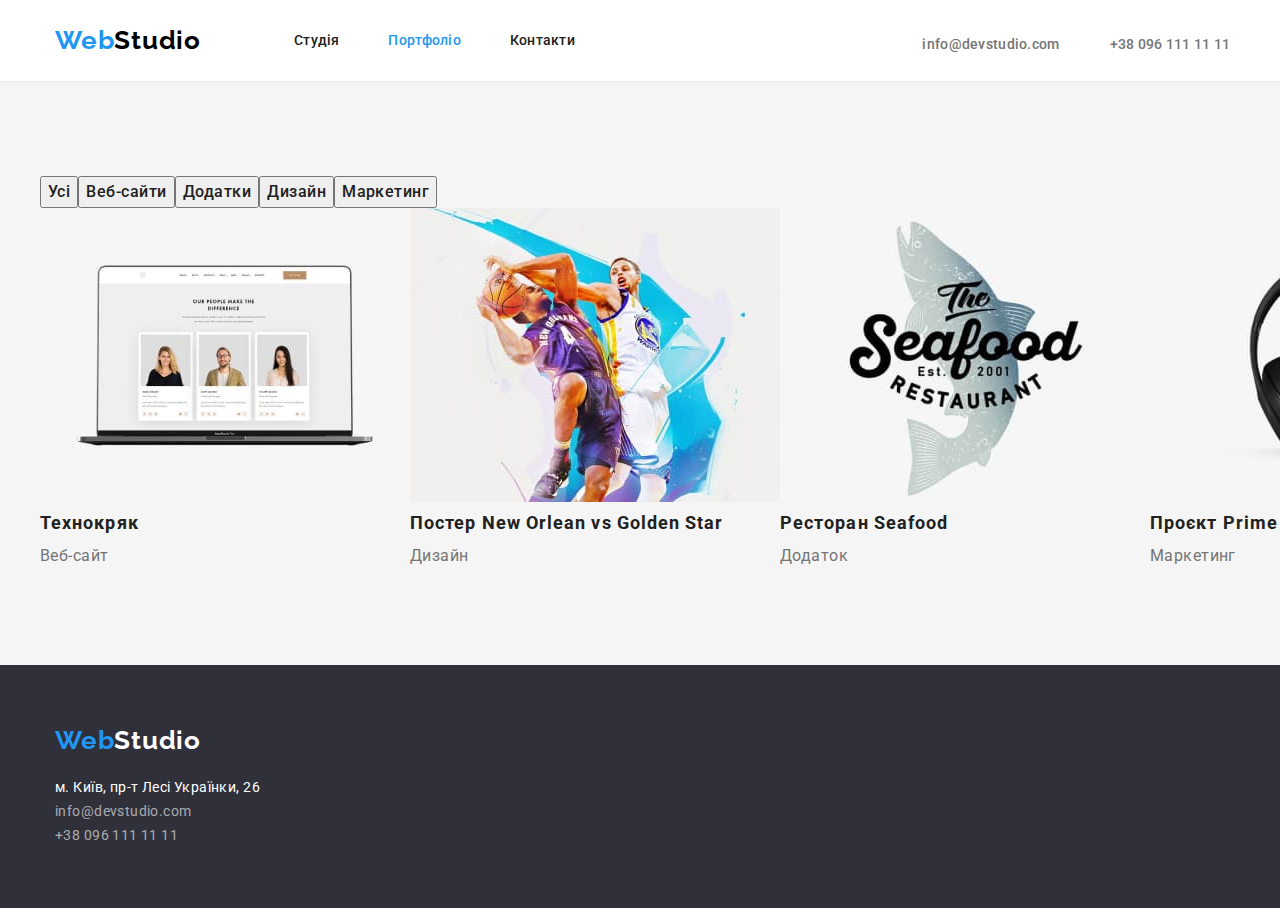
==== portfolio.html @ 4805b78a "hw3" ====
<!DOCTYPE html>
<html lang="uk">

    <head>
    <meta charset="UTF-8">
    <meta http-equiv="X-UA-Compatible" content="IE=edge">
    <meta name="viewport" content="width=device-width, initial-scale=1.0">
    <link rel="preconnect" href="https://fonts.googleapis.com">
    <link rel="preconnect" href="https://fonts.gstatic.com" crossorigin>
    <link href="https://fonts.googleapis.com/css2?family=Raleway:wght@700&family=Roboto:wght@400;500;700;900&display=swap" rel="stylesheet">
    <link rel="stylesheet" href="https://cdnjs.cloudflare.com/ajax/libs/modern-normalize/1.1.0/modern-normalize.min.css">
    <link rel="stylesheet" href="css/styles.css">
    <title>WebStudio</title>
    </head>

    <body>
        <header class="page-header">
            <div class="container">
                <nav class="nav-header">
                    <!-- Logo -->
                    <a href="./index.html" class="logo-header"><span class="logoweb">Web</span>Studio</a>
                    <ul class="sitenav-menu">
                        <li><a href="./index.html" class="sitenav">Студія</a></li>
                        <li><a href="./portfolio.html" class="sitenav currentpage">Портфоліо</a></li>
                        <li><a href="" class="sitenav">Контакти</a></li>
                    </ul>
                </nav>
                <!-- Contacts -->
                <ul class="contacts-menu">
                    <li><a href="mailto:info@devstudio.com" class="header-mail contacts">info@devstudio.com</a></li>
                    <li><a href="tel:+380961111111" class="header-phon contacts">+38 096 111 11 11</a></li>
                </ul>
        </header>
        </div>
    <main>
        <section class="projects-demonstration section">
        <div class="container">
        <h1 class="portfolio-header visually-hidden">Портфолио</h1>   
            <ul class="btn">
                <li><button type="button" class="portfolio-button">Усі</button></li>
                <li><button type="button" class="portfolio-button">Веб-сайти</button></li>
                <li><button type="button" class="portfolio-button">Додатки</button></li>
                <li><button type="button" class="portfolio-button">Дизайн</button></li>
                <li><button type="button" class="portfolio-button">Маркетинг</button></li>
            </ul>
        </div>
        <div class="container">
            <ul class="portfolio-img">
                <li><img src="images/portfolioimg/technocrake.jpg" alt="Технокряк" width=370>
                    <h2 class="project-name">Технокряк</h2>
                    <p class="project-description">Веб-сайт</p></li>
                <li><img src="images/portfolioimg/neworleanvsgoldenstar.jpg" alt="Постер New Orlean vs Golden Star" width=370>
                    <h2 class="project-name">Постер New Orlean vs Golden Star</h2>
                    <p class="project-description">Дизайн</p></li>
                <li><img src="images/portfolioimg/seafood.jpg" alt="Ресторан Seafood" width=370>
                    <h2 class="project-name">Ресторан Seafood</h2>
                    <p class="project-description">Додаток</p></li>
                <li><img src="images/portfolioimg/prime.jpg" alt="Проєкт Prime" width=370>
                    <h2 class="project-name">Проєкт Prime</h2>
                    <p class="project-description">Маркетинг</p></li>
                <li><img src="images/portfolioimg/boxes.jpg" alt="Проєкт Boxes" width=370>
                    <h2 class="project-name">Проєкт Boxes</h2>
                    <p class="project-description">Додаток</p></li>
                <li><img src="images/portfolioimg/inspirationhasnoborders.jpg" alt="Inspiration has no Borders" width=370>
                    <h2 class="project-name">Inspiration has no Borders</h2>
                    <p class="project-description">Веб-сайт</p></li>
                <li><img src="images/portfolioimg/limitededition.jpg" alt="Видання Limited Edition" width=370>
                    <h2 class="project-name">Видання Limited Edition</h2>
                    <p class="project-description">Дизайн</p></li>
                <li><img src="images/portfolioimg/lab.jpg" alt="Проєкт LAB" width=370>
                    <h2 class="project-name">Проєкт LAB</h2>
                    <p class="project-description">Маркетинг</p></li>
                <li><img src="images/portfolioimg/growingbusines.jpg" alt="Growing Business" width=370>
                    <h2 class="project-name">Growing Business</h2>
                    <p class="project-description">Додаток</p>
                </li>
            </ul>
        </div>
        </section>
       
    </main>
    <footer class="footer">
        <div class="container">
            <!-- Lolgo -->
            <a href="./index.html" class="logo-footer"><span class="logoweb">Web</span><span
                    class="logostudiofooter">Studio</span> </a>
            <!-- Address -->
            <address class="contactsfooter-list">
                <ul>
                    <li><a href="https://goo.gl/maps/2xiJBvrkSo6NXy436" target="_blank" rel="noopener noreferrer nofollow"
                            class="adressfooter">м. Київ, пр-т Лесі Українки, 26</a></li>
                    <li><a href="mailto:info@devstudio.com" class="contactsfooter">info@devstudio.com</a></li>
                    <li><a href="tel:+380961111111" class="contactsfooter"> +38 096 111 11 11</a></li>
                </ul>
            </address>
        </div>
    </footer>
    </body>

    </html>
---- css/styles.css ----
:root {
   --primary-color: #212121;
   --secondary-color: #757575;
   --third-color: #000000;
   --fourth-color: #FFFFFF;
   --footer-color: rgba(255, 255, 255, 0.6);
   --hover-color: #2196F3;
   --primary-background: #F5F5F5;
   --secondary-background: #F5F4FA;
   --hero-footer-background: #2F303A;
   --button-hover-background: #188CE8;
   --line-color: #ECECEC;
}
*,
*::before,
*::after {
    box-sizing: border-box;
}
h1, h2, h3, a, p, ul {
    margin: 0;
    padding: 0;
}
a {
    text-decoration: none;
}
ul {
    list-style: none;
}
body {
    font-family: 'Roboto', sans-serif;
    background-color: var(--fourth-color);
    color: var(--secondary-color);
    font-size: 14px;
    letter-spacing: 0.03em;}
.container {
    margin-left: auto;
    margin-right: auto;
    width: 1200px;
}
.section {
    padding-top: 94px;
    padding-bottom: 94px;
}
.page-header {
    /* display: flex; */
    border-bottom: 1px solid var(--line-color);
}
.nav-header {
    display: inline-flex;
}
.logo-header {
    margin-top: 25px;
    margin-bottom: 25px;
    margin-left: 15px;
    font-family: 'Raleway', sans-serif;
    font-weight: 700;
    font-size: 26px;
    line-height: 1.19;
    letter-spacing: 0.03em;
    color: var(--third-color)
}
.logoweb {
    color: var(--hover-color)
}
.sitenav-menu {
    display: flex;
    justify-content: space-between;
    width: 281px;
    margin-top: 32px;
    margin-bottom: 32px;
    margin-left: 93px;}
.sitenav {
    font-weight: 500;
    font-size: 14px;
    line-height: 1.14;
    letter-spacing: 0.02em;
    color: var(--primary-color)}
.sitenav:hover, .sitenav:focus {
    color: var(--hover-color)
}
.currentpage {
    color: var(--hover-color);
}
.contacts-menu {
    display: inline-flex;
}
.contacts {
    font-weight: 500;
    font-size: 14px;
    line-height: 1.14;
    letter-spacing: 0.02em;
    color: var(--secondary-color)}
.contacts:hover, .contacts:focus {
    color: var(--hover-color)
}
.header-mail {
    margin-top: 32px;
    margin-bottom: 32px;
    margin-left: 344px;
}
.header-phon {
    margin-top: 32px;
    margin-bottom: 32px;
    margin-left: 50px;
}
.herosection {
    display: flex;
    background-color: var(--hero-footer-background);
}
.hero {
    font-weight: 900;
    font-size: 44px;
    line-height: 1.36;
    letter-spacing: 0.06em;
    text-transform: uppercase;
    text-align: center;
    color: var(--fourth-color);
    padding-top: 200px;
    padding-bottom: 30px;
}
.button {
    display: block;
    cursor: pointer;
    font-family: inherit;
    background-color: var(--hover-color);
    font-weight: 700;
    font-size: 16px;
    line-height: 1.88;
    letter-spacing: 0.06em;
    color: var(--fourth-color);
    padding: 10px 32px;
    margin-right: auto;
    margin-bottom: 200px;
    margin-left: auto;
}
.button:hover, .button:focus {
    background-color: var(--button-hover-background);
}
.visually-hidden {
    position: absolute;
    white-space: nowrap;
    width: 1px;
    height: 1px;
    overflow: hidden;
    border: 0;
    padding: 0;
    clip: rect(0 0 0 0);
    clip-path: inset(50%);
    margin: -1px;
}
.feature-section {
    background-color: var(--primary-background);
}
.feature {
    display: flex;
    justify-content: space-between;
}
.features {
    font-weight: 700;
    font-size: 14px;
    line-height: 1.14;
    letter-spacing: 0.03em;
    text-transform: uppercase;
    color: var(--primary-color);
    margin-bottom: 10px;
}
.text-features {
    line-height: 1.71;
    width: 270px;
}
.whatwedo-section {
    background-color: var(--primary-background);
    padding-top: 0;
}
.whatwedo, .ourteam {
    text-align: center;
    font-weight: 700;
    font-size: 36px;
    line-height: 1.17;
    letter-spacing: 0.03em;
    color: var(--primary-color);
    margin-bottom: 50px;
}
.whatwedo-list {
    display: flex;
    justify-content: space-around;
}
.ourteam-section {
    background-color: var(--secondary-background);
}
.teamphoto {
    display: flex;
    justify-content: space-around;
}
.teammembers {
    font-weight: 500;
    font-size: 16px;
    line-height: 1.19;
    letter-spacing: 0.03em;
    color: var(--primary-color);
    text-align: center;
    margin-top: 30px;
    margin-bottom: 10px;
}
.positionteam {
    font-size: 16px;
    line-height: 1.19;
    letter-spacing: 0.03em;
    color: var(--secondary-color);
    text-align: center;
}
.footer {
    background-color: var(--hero-footer-background);
}
.logo-footer {
    display: flex;
    font-family: 'Raleway', sans-serif;
    font-weight: 700;
    font-size: 26px;
    line-height: 1.19;
    letter-spacing: 0.03em;
    color: var(--third-color);
    padding-left: 15px;
    padding-top: 60px;
}
.logostudiofooter {
    color: var(--fourth-color);
}
.contactsfooter-list {
    display: flex;
    padding-left: 15px;
    padding-top: 20px;
    padding-bottom: 60px;
}
.contactsfooter {
    font-style: normal;
    line-height: 1.71;
    color: var(--footer-color);
}

.contactsfooter:hover,
.contactsfooter:focus {
    color: var(--hover-color)
}
.adressfooter {
    font-style: normal;
    line-height: 1.71;
    color: var(--fourth-color);
}
.adressfooter:hover, .adressfooter:focus {
    color: var(--hover-color)
}
.projects-demonstration {
    background-color: var(--primary-background);
}
.btn {
    display: inline-flex;
    /* justify-content: center; */
}
.portfolio-button {
    /* display: flex;  */
    /* justify-content: center; */
    font-family: inherit;
    cursor: pointer;
    font-weight: 500;
    font-size: 16px;
    line-height: 1.63;
    letter-spacing: 0.03em;
    color: var(--primary-color);
}
.portfolio-button:hover {
    color: var(--fourth-color); 
    background-color: var(--hover-color);
}
.portfolio-button:focus {
    color: var(--fourth-color);
    background-color: var(--hover-color);
}
.portfolio-img {
    display: flex;
}
.project-name {
    font-weight: 700;
    font-size: 18px;
    line-height: 2;
    letter-spacing: 0.06em;
    color: var(--primary-color)
}
.project-description {
    font-size: 16px;
    line-height: 1.88;
    color: var(--secondary-color)
}
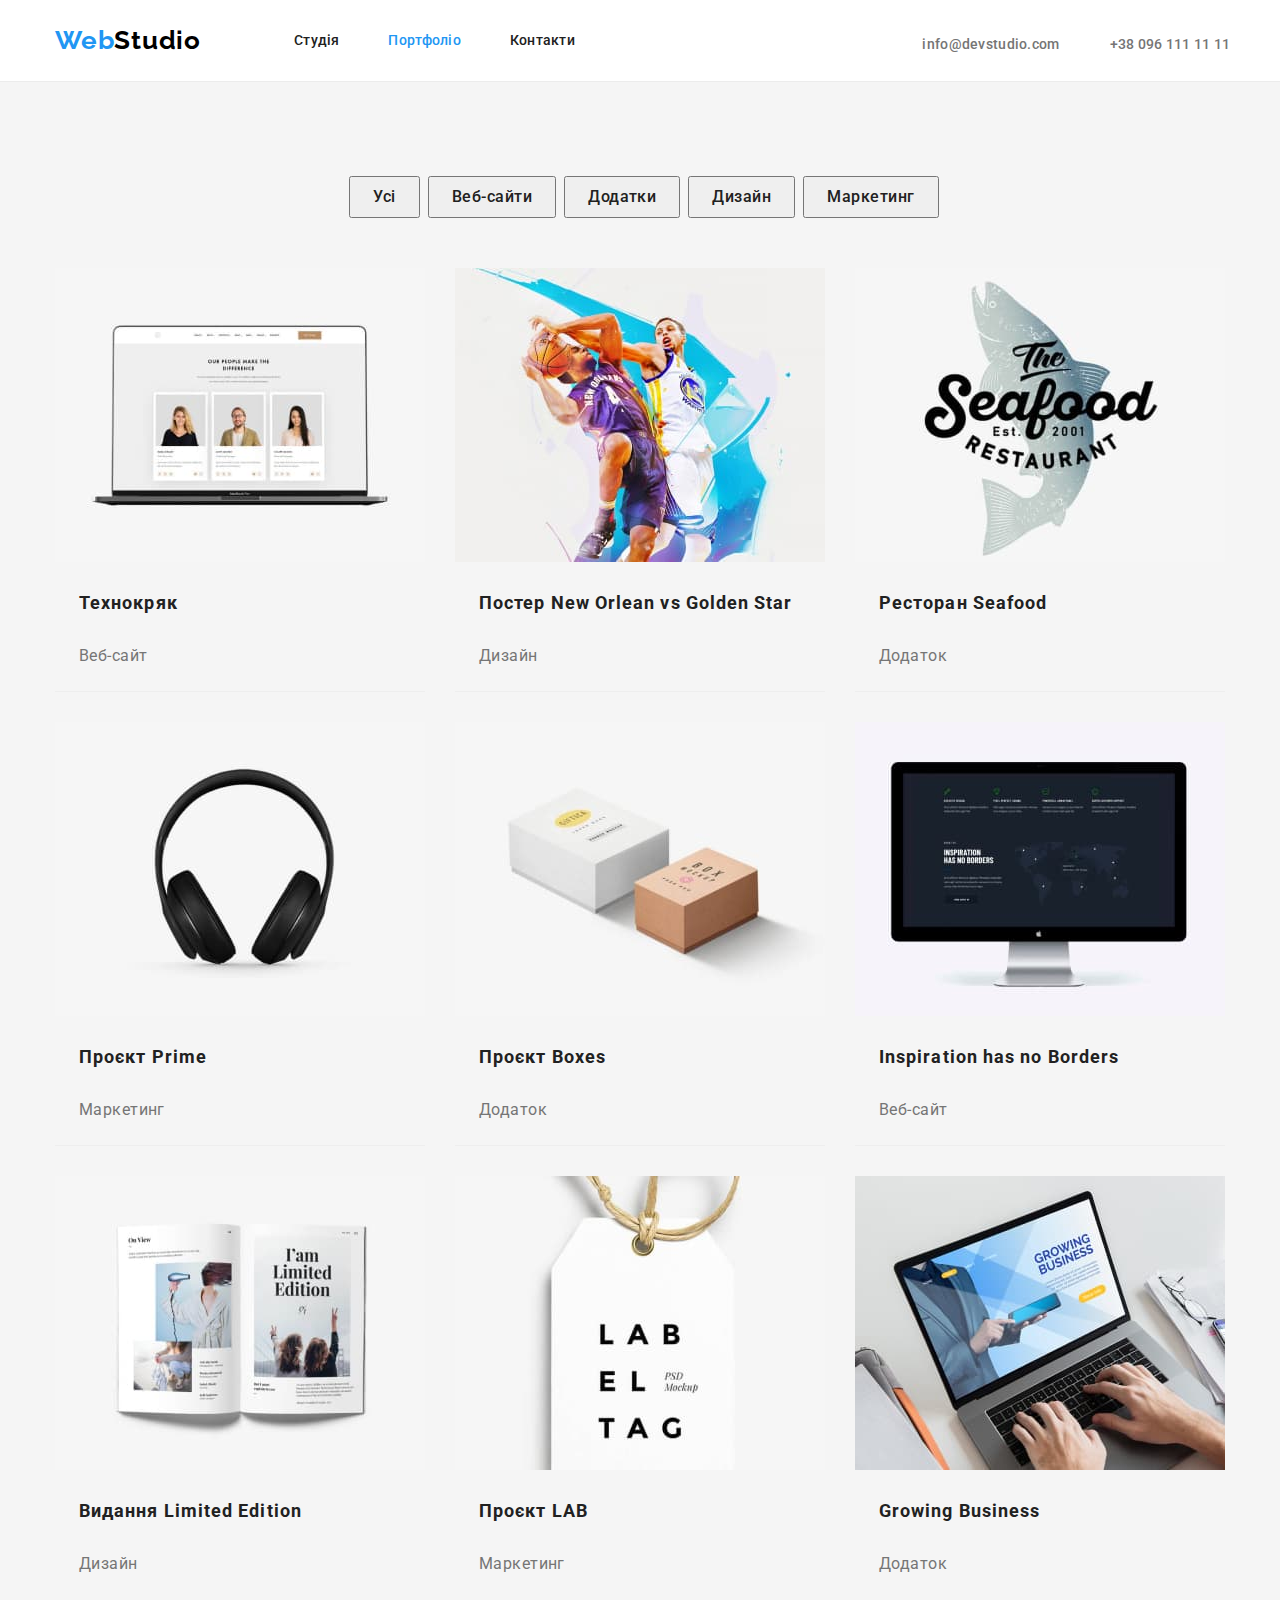
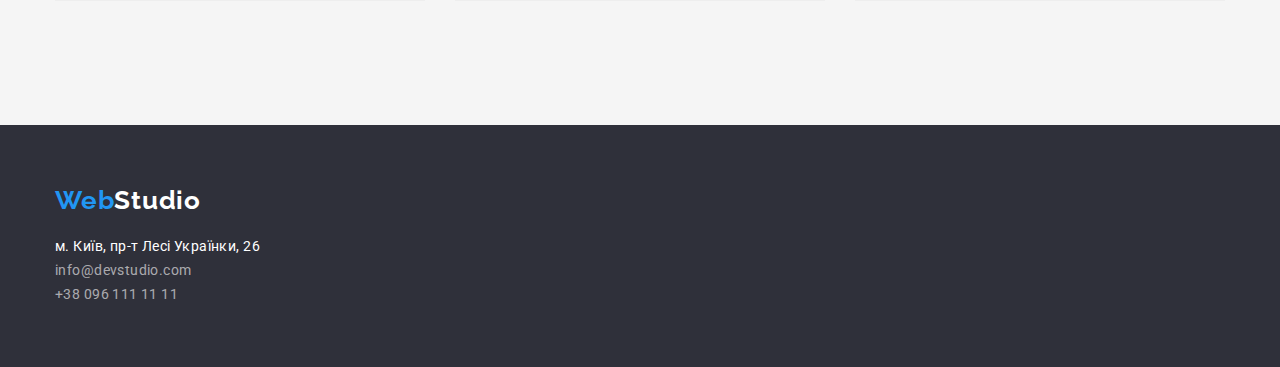
==== commit 2a055918: "hw3" ====
--- a/portfolio.html
+++ b/portfolio.html
@@ -45,40 +45,40 @@
             </ul>
         </div>
         <div class="container">
-            <ul class="portfolio-img">
-                <li><img src="images/portfolioimg/technocrake.jpg" alt="Технокряк" width=370>
+            <ul class="portfolio-imgs">
+                <li class="portfolio-img"><img src="images/portfolioimg/technocrake.jpg" alt="Технокряк" width=370>
                     <h2 class="project-name">Технокряк</h2>
                     <p class="project-description">Веб-сайт</p></li>
-                <li><img src="images/portfolioimg/neworleanvsgoldenstar.jpg" alt="Постер New Orlean vs Golden Star" width=370>
+                <li class="portfolio-img"><img src="images/portfolioimg/neworleanvsgoldenstar.jpg" alt="Постер New Orlean vs Golden Star" width=370>
                     <h2 class="project-name">Постер New Orlean vs Golden Star</h2>
                     <p class="project-description">Дизайн</p></li>
-                <li><img src="images/portfolioimg/seafood.jpg" alt="Ресторан Seafood" width=370>
+                <li class="portfolio-img"><img src="images/portfolioimg/seafood.jpg" alt="Ресторан Seafood" width=370>
                     <h2 class="project-name">Ресторан Seafood</h2>
                     <p class="project-description">Додаток</p></li>
-                <li><img src="images/portfolioimg/prime.jpg" alt="Проєкт Prime" width=370>
+                <li class="portfolio-img"><img src="images/portfolioimg/prime.jpg" alt="Проєкт Prime" width=370>
                     <h2 class="project-name">Проєкт Prime</h2>
                     <p class="project-description">Маркетинг</p></li>
-                <li><img src="images/portfolioimg/boxes.jpg" alt="Проєкт Boxes" width=370>
+                <li class="portfolio-img"><img src="images/portfolioimg/boxes.jpg" alt="Проєкт Boxes" width=370>
                     <h2 class="project-name">Проєкт Boxes</h2>
                     <p class="project-description">Додаток</p></li>
-                <li><img src="images/portfolioimg/inspirationhasnoborders.jpg" alt="Inspiration has no Borders" width=370>
+                <li class="portfolio-img"><img src="images/portfolioimg/inspirationhasnoborders.jpg" alt="Inspiration has no Borders" width=370>
                     <h2 class="project-name">Inspiration has no Borders</h2>
                     <p class="project-description">Веб-сайт</p></li>
-                <li><img src="images/portfolioimg/limitededition.jpg" alt="Видання Limited Edition" width=370>
+                <li class="portfolio-img"><img src="images/portfolioimg/limitededition.jpg" alt="Видання Limited Edition" width=370>
                     <h2 class="project-name">Видання Limited Edition</h2>
                     <p class="project-description">Дизайн</p></li>
-                <li><img src="images/portfolioimg/lab.jpg" alt="Проєкт LAB" width=370>
+                <li class="portfolio-img"><img src="images/portfolioimg/lab.jpg" alt="Проєкт LAB" width=370>
                     <h2 class="project-name">Проєкт LAB</h2>
                     <p class="project-description">Маркетинг</p></li>
-                <li><img src="images/portfolioimg/growingbusines.jpg" alt="Growing Business" width=370>
+                <li class="portfolio-img"><img src="images/portfolioimg/growingbusines.jpg" alt="Growing Business" width=370>
                     <h2 class="project-name">Growing Business</h2>
                     <p class="project-description">Додаток</p>
                 </li>
             </ul>
         </div>
         </section>
-       
     </main>
+    
     <footer class="footer">
         <div class="container">
             <!-- Lolgo -->
--- a/css/styles.css
+++ b/css/styles.css
@@ -10,6 +10,7 @@
    --hero-footer-background: #2F303A;
    --button-hover-background: #188CE8;
    --line-color: #ECECEC;
+   --second-line-color: #EEEEEE;
 }
 *,
 *::before,
@@ -237,7 +238,6 @@
     line-height: 1.71;
     color: var(--footer-color);
 }
-
 .contactsfooter:hover,
 .contactsfooter:focus {
     color: var(--hover-color)
@@ -254,12 +254,12 @@
     background-color: var(--primary-background);
 }
 .btn {
-    display: inline-flex;
-    /* justify-content: center; */
+    display: flex;
+    justify-content: center;
+    border-color: transparent;
+    margin-bottom: 50px;
 }
 .portfolio-button {
-    /* display: flex;  */
-    /* justify-content: center; */
     font-family: inherit;
     cursor: pointer;
     font-weight: 500;
@@ -267,6 +267,8 @@
     line-height: 1.63;
     letter-spacing: 0.03em;
     color: var(--primary-color);
+    padding: 6px 22px;
+    margin-left: 8px;
 }
 .portfolio-button:hover {
     color: var(--fourth-color); 
@@ -276,10 +278,22 @@
     color: var(--fourth-color);
     background-color: var(--hover-color);
 }
+.portfolio-imgs {
+    display: flex;
+    flex-wrap: wrap;
+    align-items: center;
+    justify-content: space-around;
+}
 .portfolio-img {
-    display: flex;
+    margin-bottom: 30px;
+    border-bottom: 1px solid var(--second-line-color);
 }
 .project-name {
+    display: flex;
+    margin-top: 20px;
+    margin-right: 24px;
+    margin-bottom: 4px;
+    margin-left: 24px;
     font-weight: 700;
     font-size: 18px;
     line-height: 2;
@@ -287,6 +301,8 @@
     color: var(--primary-color)
 }
 .project-description {
+    display: flex;
+    margin: 20px 24px;
     font-size: 16px;
     line-height: 1.88;
     color: var(--secondary-color)
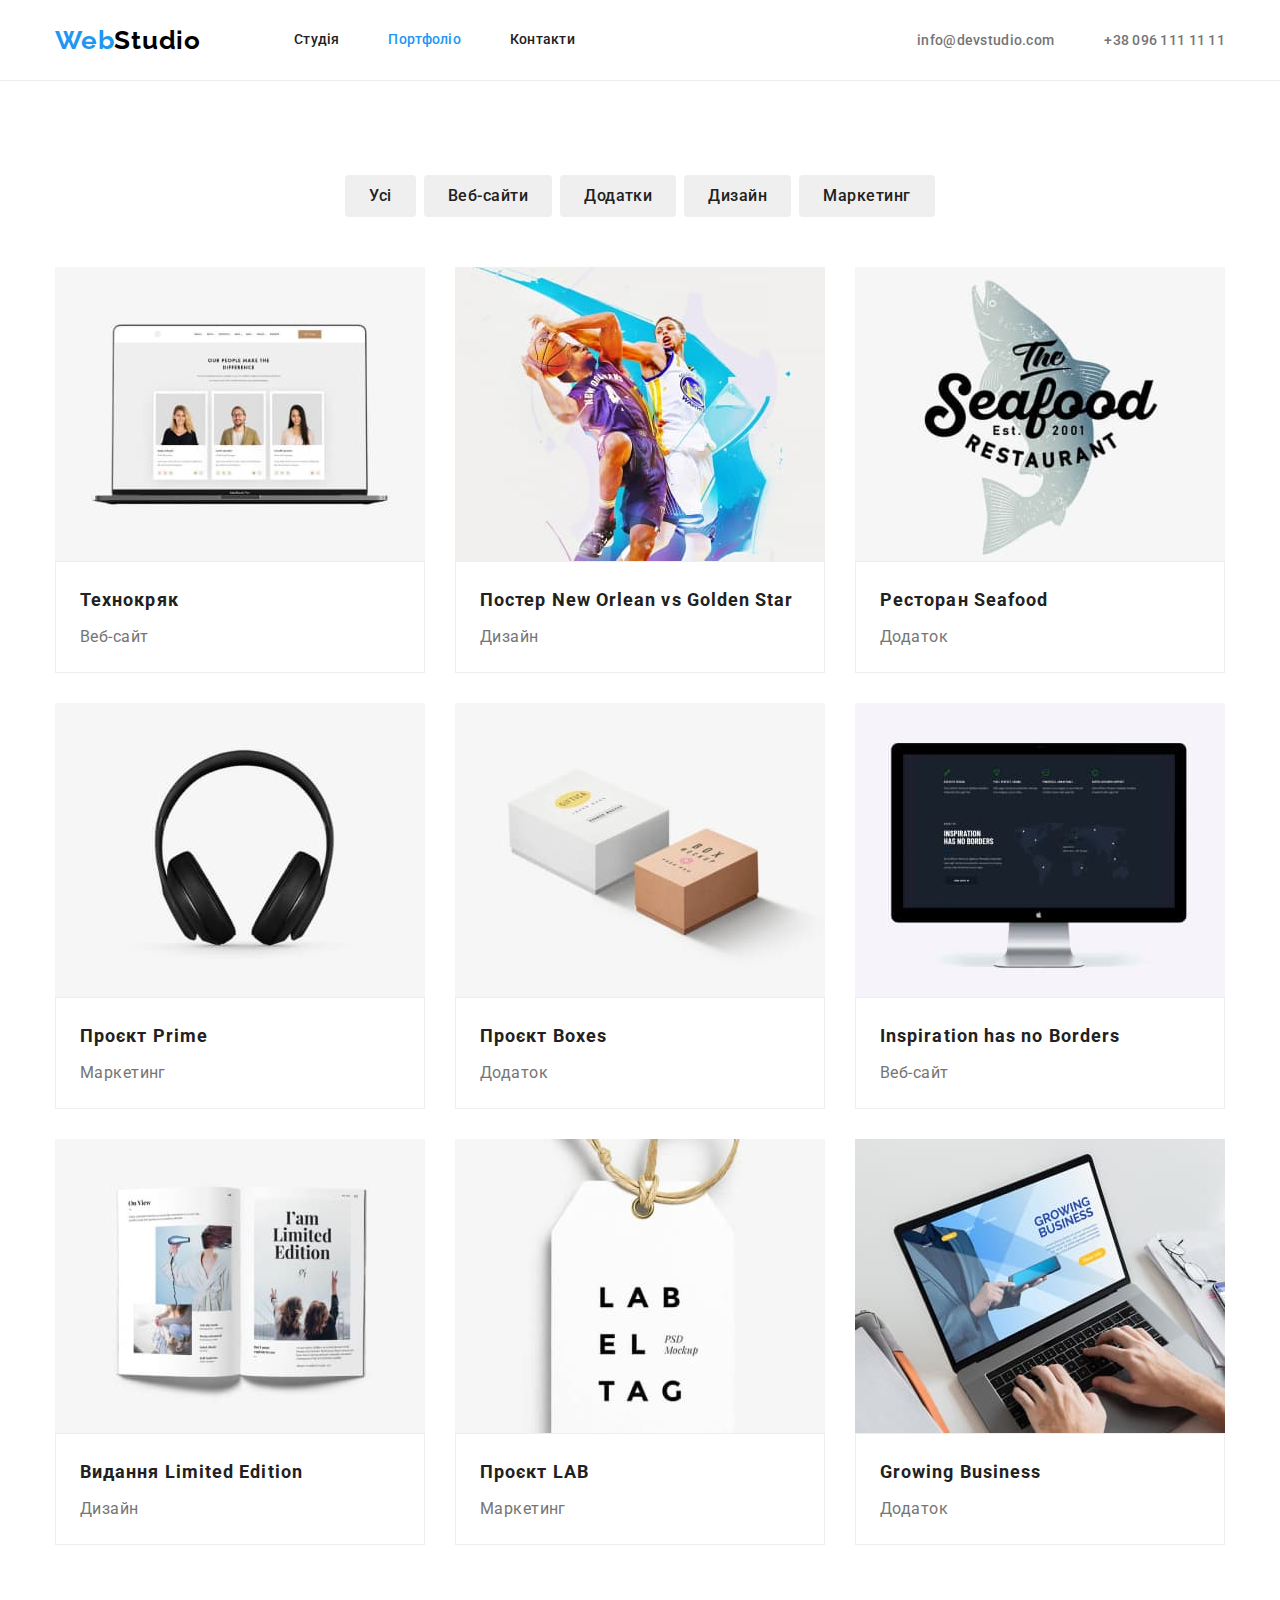
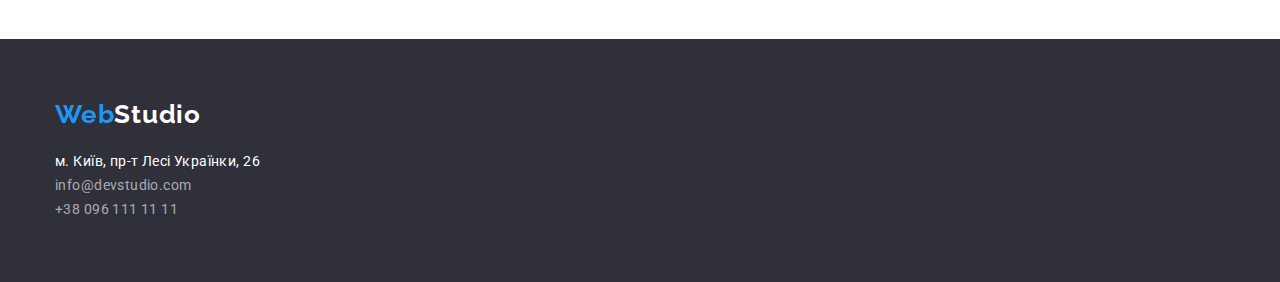
==== commit 774e1cdf: "hw3" ====
--- a/portfolio.html
+++ b/portfolio.html
@@ -14,24 +14,26 @@
     </head>
 
     <body>
-        <header class="page-header">
-            <div class="container">
-                <nav class="nav-header">
-                    <!-- Logo -->
-                    <a href="./index.html" class="logo-header"><span class="logoweb">Web</span>Studio</a>
-                    <ul class="sitenav-menu">
-                        <li><a href="./index.html" class="sitenav">Студія</a></li>
-                        <li><a href="./portfolio.html" class="sitenav currentpage">Портфоліо</a></li>
-                        <li><a href="" class="sitenav">Контакти</a></li>
-                    </ul>
-                </nav>
-                <!-- Contacts -->
-                <ul class="contacts-menu">
-                    <li><a href="mailto:info@devstudio.com" class="header-mail contacts">info@devstudio.com</a></li>
-                    <li><a href="tel:+380961111111" class="header-phon contacts">+38 096 111 11 11</a></li>
+
+        <header class="line-header">
+        <div class="container header-container">
+            <nav class="nav-header">
+                <!-- Logo -->
+                <a href="./index.html" class="logo-header"><span class="logoweb">Web</span>Studio</a>
+                <ul class="sitenav-menu">
+                    <li><a href="./index.html" class="sitenav">Студія</a></li>
+                    <li><a href="./portfolio.html" class="sitenav currentpage">Портфоліо</a></li>
+                    <li><a href="" class="sitenav">Контакти</a></li>
                 </ul>
+            </nav>
+            <!-- Contacts -->
+            <ul class="contacts-menu">
+                <li><a href="mailto:info@devstudio.com" class="header-mail contacts">info@devstudio.com</a></li>
+                <li><a href="tel:+380961111111" class="header-phon contacts">+38 096 111 11 11</a></li>
+            </ul>
+        </div>
         </header>
-        </div>
+        
     <main>
         <section class="projects-demonstration section">
         <div class="container">
@@ -43,42 +45,66 @@
                 <li><button type="button" class="portfolio-button">Дизайн</button></li>
                 <li><button type="button" class="portfolio-button">Маркетинг</button></li>
             </ul>
-        </div>
-        <div class="container">
             <ul class="portfolio-imgs">
                 <li class="portfolio-img"><img src="images/portfolioimg/technocrake.jpg" alt="Технокряк" width=370>
+                    <div class="project">
                     <h2 class="project-name">Технокряк</h2>
-                    <p class="project-description">Веб-сайт</p></li>
+                    <p class="project-description">Веб-сайт</p>
+                    </div>
+                </li>
                 <li class="portfolio-img"><img src="images/portfolioimg/neworleanvsgoldenstar.jpg" alt="Постер New Orlean vs Golden Star" width=370>
+                    <div class="project">
                     <h2 class="project-name">Постер New Orlean vs Golden Star</h2>
-                    <p class="project-description">Дизайн</p></li>
+                    <p class="project-description">Дизайн</p>
+                    </div>
+                </li>
                 <li class="portfolio-img"><img src="images/portfolioimg/seafood.jpg" alt="Ресторан Seafood" width=370>
+                    <div class="project">
                     <h2 class="project-name">Ресторан Seafood</h2>
-                    <p class="project-description">Додаток</p></li>
+                    <p class="project-description">Додаток</p>
+                    </div>
+                </li>
                 <li class="portfolio-img"><img src="images/portfolioimg/prime.jpg" alt="Проєкт Prime" width=370>
+                    <div class="project">
                     <h2 class="project-name">Проєкт Prime</h2>
-                    <p class="project-description">Маркетинг</p></li>
+                    <p class="project-description">Маркетинг</p>
+                    </div>
+                </li>
                 <li class="portfolio-img"><img src="images/portfolioimg/boxes.jpg" alt="Проєкт Boxes" width=370>
+                    <div class="project">
                     <h2 class="project-name">Проєкт Boxes</h2>
-                    <p class="project-description">Додаток</p></li>
+                    <p class="project-description">Додаток</p>
+                    </div>
+                </li>
                 <li class="portfolio-img"><img src="images/portfolioimg/inspirationhasnoborders.jpg" alt="Inspiration has no Borders" width=370>
+                    <div class="project">
                     <h2 class="project-name">Inspiration has no Borders</h2>
-                    <p class="project-description">Веб-сайт</p></li>
+                    <p class="project-description">Веб-сайт</p>
+                    </div>
+                </li>
                 <li class="portfolio-img"><img src="images/portfolioimg/limitededition.jpg" alt="Видання Limited Edition" width=370>
+                    <div class="project">
                     <h2 class="project-name">Видання Limited Edition</h2>
-                    <p class="project-description">Дизайн</p></li>
+                    <p class="project-description">Дизайн</p>
+                    </div>
+                </li>
                 <li class="portfolio-img"><img src="images/portfolioimg/lab.jpg" alt="Проєкт LAB" width=370>
+                    <div class="project">
                     <h2 class="project-name">Проєкт LAB</h2>
-                    <p class="project-description">Маркетинг</p></li>
+                    <p class="project-description">Маркетинг</p>
+                    </div>
+                </li>
                 <li class="portfolio-img"><img src="images/portfolioimg/growingbusines.jpg" alt="Growing Business" width=370>
+                    <div class="project">
                     <h2 class="project-name">Growing Business</h2>
                     <p class="project-description">Додаток</p>
+                    </div>
                 </li>
             </ul>
         </div>
         </section>
     </main>
-    
+
     <footer class="footer">
         <div class="container">
             <!-- Lolgo -->
--- a/css/styles.css
+++ b/css/styles.css
@@ -27,6 +27,10 @@
 ul {
     list-style: none;
 }
+img {
+    display: block;
+    max-width: 100%;
+}
 body {
     font-family: 'Roboto', sans-serif;
     background-color: var(--fourth-color);
@@ -34,25 +38,28 @@
     font-size: 14px;
     letter-spacing: 0.03em;}
 .container {
+    width: 1200px;
     margin-left: auto;
     margin-right: auto;
-    width: 1200px;
+    padding-left: 15px;
+    padding-right: 15px;
 }
 .section {
     padding-top: 94px;
     padding-bottom: 94px;
 }
-.page-header {
-    /* display: flex; */
+.line-header {
     border-bottom: 1px solid var(--line-color);
 }
+.header-container {
+    display: flex;
+    align-items: center;
+}
 .nav-header {
-    display: inline-flex;
+    display: flex;
+    align-items: center;
 }
 .logo-header {
-    margin-top: 25px;
-    margin-bottom: 25px;
-    margin-left: 15px;
     font-family: 'Raleway', sans-serif;
     font-weight: 700;
     font-size: 26px;
@@ -67,15 +74,17 @@
     display: flex;
     justify-content: space-between;
     width: 281px;
-    margin-top: 32px;
-    margin-bottom: 32px;
     margin-left: 93px;}
 .sitenav {
+    display: block;
     font-weight: 500;
     font-size: 14px;
     line-height: 1.14;
     letter-spacing: 0.02em;
-    color: var(--primary-color)}
+    color: var(--primary-color);
+    padding-top: 32px;
+    padding-bottom: 32px;
+}
 .sitenav:hover, .sitenav:focus {
     color: var(--hover-color)
 }
@@ -83,29 +92,27 @@
     color: var(--hover-color);
 }
 .contacts-menu {
-    display: inline-flex;
+    display: flex;
+    margin-left: auto;
 }
 .contacts {
     font-weight: 500;
     font-size: 14px;
     line-height: 1.14;
     letter-spacing: 0.02em;
-    color: var(--secondary-color)}
+    color: var(--secondary-color);
+    padding-top: 32px;
+    padding-bottom: 32px;
+}
 .contacts:hover, .contacts:focus {
     color: var(--hover-color)
 }
-.header-mail {
-    margin-top: 32px;
-    margin-bottom: 32px;
-    margin-left: 344px;
-}
 .header-phon {
-    margin-top: 32px;
-    margin-bottom: 32px;
     margin-left: 50px;
 }
 .herosection {
-    display: flex;
+    padding-top: 200px;
+    padding-bottom: 200px;
     background-color: var(--hero-footer-background);
 }
 .hero {
@@ -116,8 +123,6 @@
     text-transform: uppercase;
     text-align: center;
     color: var(--fourth-color);
-    padding-top: 200px;
-    padding-bottom: 30px;
 }
 .button {
     display: block;
@@ -130,8 +135,8 @@
     letter-spacing: 0.06em;
     color: var(--fourth-color);
     padding: 10px 32px;
+    margin-top: 30px;
     margin-right: auto;
-    margin-bottom: 200px;
     margin-left: auto;
 }
 .button:hover, .button:focus {
@@ -149,12 +154,9 @@
     clip-path: inset(50%);
     margin: -1px;
 }
-.feature-section {
-    background-color: var(--primary-background);
-}
 .feature {
     display: flex;
-    justify-content: space-between;
+    gap: 30px;
 }
 .features {
     font-weight: 700;
@@ -170,7 +172,6 @@
     width: 270px;
 }
 .whatwedo-section {
-    background-color: var(--primary-background);
     padding-top: 0;
 }
 .whatwedo, .ourteam {
@@ -184,14 +185,19 @@
 }
 .whatwedo-list {
     display: flex;
-    justify-content: space-around;
+    gap: 30px;
 }
 .ourteam-section {
     background-color: var(--secondary-background);
 }
 .teamphoto {
     display: flex;
-    justify-content: space-around;
+    gap: 30px;
+}
+.teammember-description {
+    padding-top: 30px;
+    padding-bottom: 30px;
+    background-color: var(--fourth-color);
 }
 .teammembers {
     font-weight: 500;
@@ -200,7 +206,6 @@
     letter-spacing: 0.03em;
     color: var(--primary-color);
     text-align: center;
-    margin-top: 30px;
     margin-bottom: 10px;
 }
 .positionteam {
@@ -212,6 +217,8 @@
 }
 .footer {
     background-color: var(--hero-footer-background);
+    padding-top: 60px;
+    padding-bottom: 60px;
 }
 .logo-footer {
     display: flex;
@@ -221,17 +228,13 @@
     line-height: 1.19;
     letter-spacing: 0.03em;
     color: var(--third-color);
-    padding-left: 15px;
-    padding-top: 60px;
+    margin-bottom: 20px;
 }
 .logostudiofooter {
     color: var(--fourth-color);
 }
 .contactsfooter-list {
     display: flex;
-    padding-left: 15px;
-    padding-top: 20px;
-    padding-bottom: 60px;
 }
 .contactsfooter {
     font-style: normal;
@@ -240,26 +243,27 @@
 }
 .contactsfooter:hover,
 .contactsfooter:focus {
-    color: var(--hover-color)
+    color: var(--hover-color);
+    margin-bottom: 9px;
 }
 .adressfooter {
     font-style: normal;
     line-height: 1.71;
     color: var(--fourth-color);
+    margin-bottom: 9px;
 }
 .adressfooter:hover, .adressfooter:focus {
     color: var(--hover-color)
 }
-.projects-demonstration {
-    background-color: var(--primary-background);
-}
 .btn {
     display: flex;
     justify-content: center;
+    gap: 8px;
+    margin-bottom: 50px;
+}
+.portfolio-button {
+    border-radius: 4px;
     border-color: transparent;
-    margin-bottom: 50px;
-}
-.portfolio-button {
     font-family: inherit;
     cursor: pointer;
     font-weight: 500;
@@ -268,7 +272,7 @@
     letter-spacing: 0.03em;
     color: var(--primary-color);
     padding: 6px 22px;
-    margin-left: 8px;
+    
 }
 .portfolio-button:hover {
     color: var(--fourth-color); 
@@ -282,18 +286,15 @@
     display: flex;
     flex-wrap: wrap;
     align-items: center;
-    justify-content: space-around;
-}
-.portfolio-img {
-    margin-bottom: 30px;
-    border-bottom: 1px solid var(--second-line-color);
+    gap: 30px;
+}
+.project {
+    padding: 20px 24px;
+    border: 1px solid var(--second-line-color);
 }
 .project-name {
     display: flex;
-    margin-top: 20px;
-    margin-right: 24px;
     margin-bottom: 4px;
-    margin-left: 24px;
     font-weight: 700;
     font-size: 18px;
     line-height: 2;
@@ -302,7 +303,6 @@
 }
 .project-description {
     display: flex;
-    margin: 20px 24px;
     font-size: 16px;
     line-height: 1.88;
     color: var(--secondary-color)
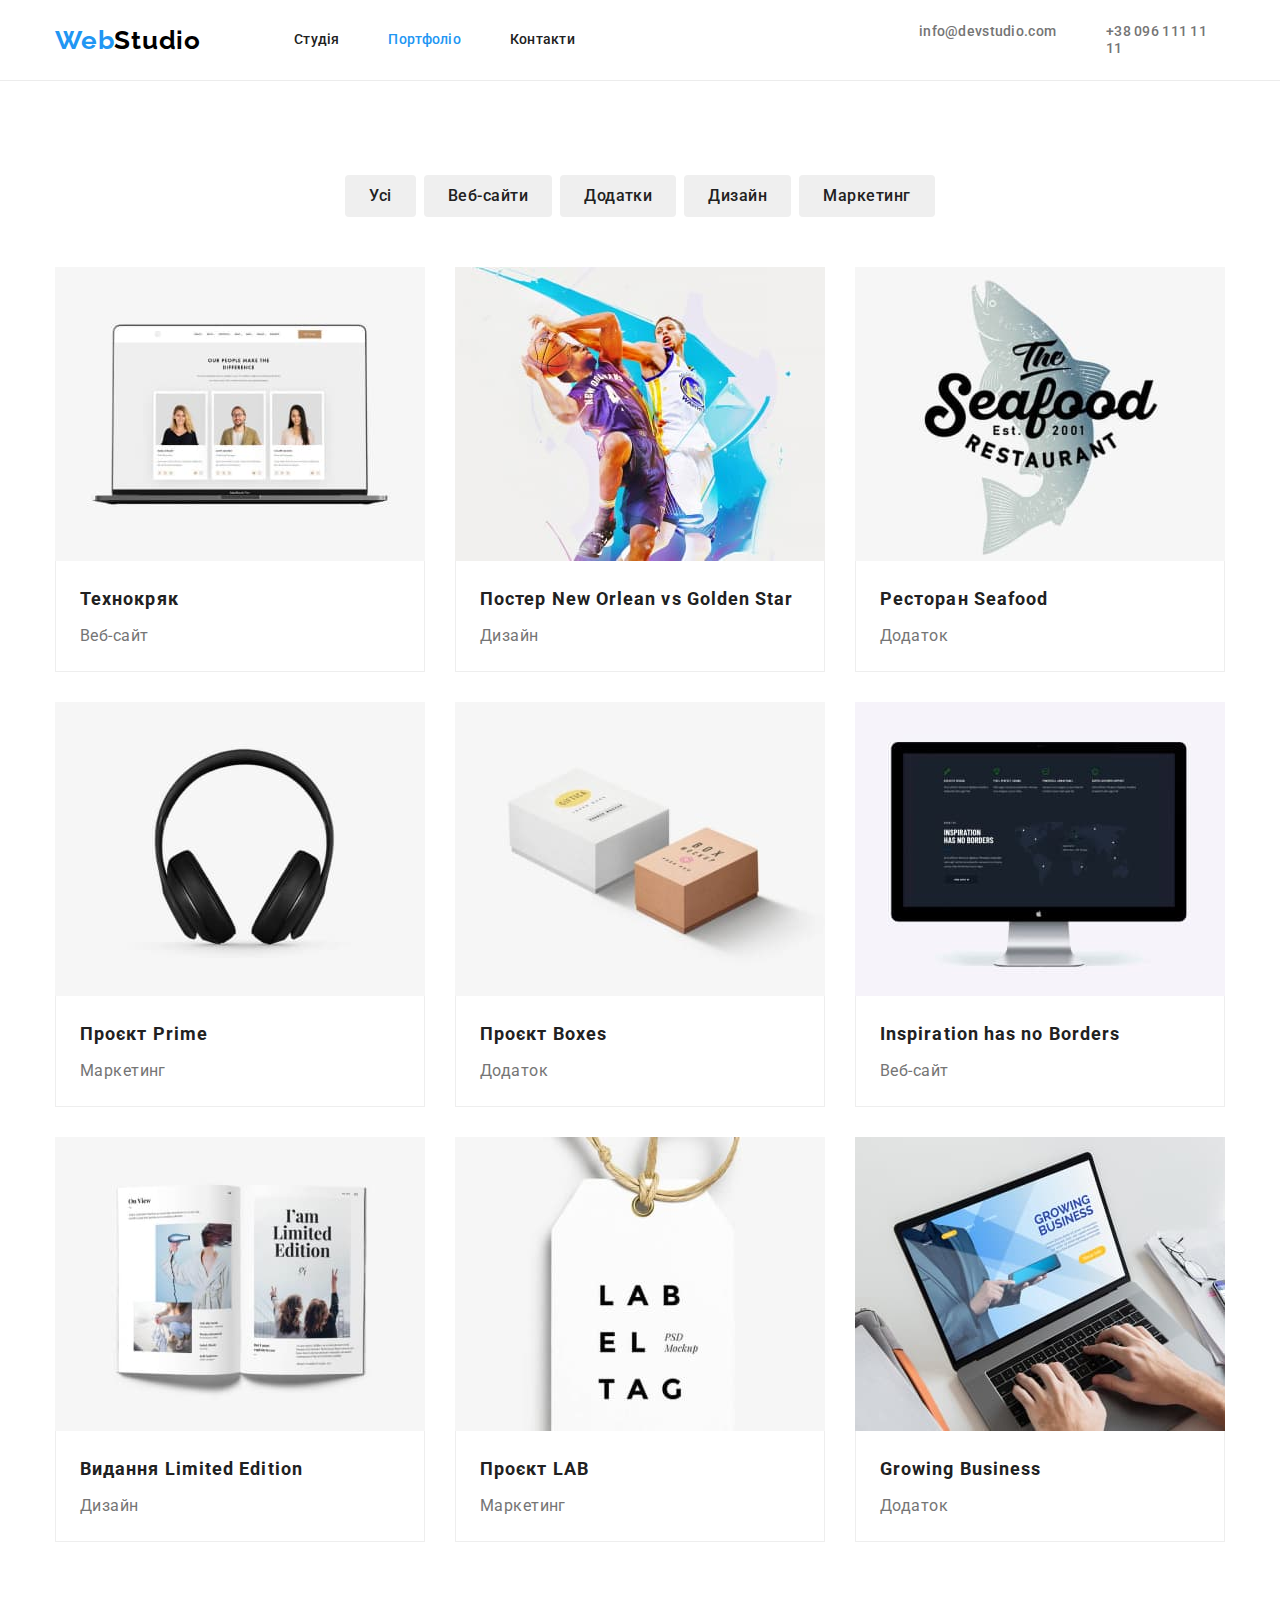
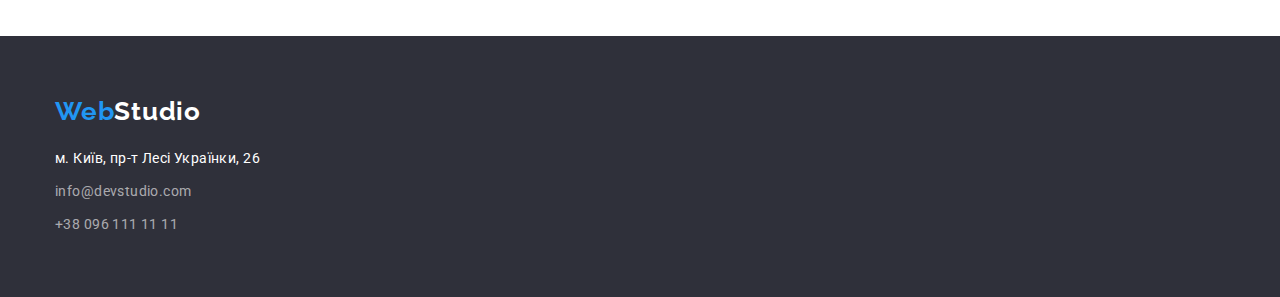
==== commit 48d50de8: "hw3" ====
--- a/portfolio.html
+++ b/portfolio.html
@@ -15,25 +15,25 @@
 
     <body>
 
-        <header class="line-header">
-        <div class="container header-container">
-            <nav class="nav-header">
-                <!-- Logo -->
-                <a href="./index.html" class="logo-header"><span class="logoweb">Web</span>Studio</a>
-                <ul class="sitenav-menu">
-                    <li><a href="./index.html" class="sitenav">Студія</a></li>
-                    <li><a href="./portfolio.html" class="sitenav currentpage">Портфоліо</a></li>
-                    <li><a href="" class="sitenav">Контакти</a></li>
+        <header class="header">
+            <div class="container header-container">
+                <nav class="nav-header">
+                    <!-- Logo -->
+                    <a href="./index.html" class="logo-header"><span class="logoweb">Web</span>Studio</a>
+                    <ul class="sitenav-menu">
+                        <li><a href="./index.html" class="sitenav">Студія</a></li>
+                        <li><a href="./portfolio.html" class="sitenav currentpage">Портфоліо</a></li>
+                        <li><a href="" class="sitenav">Контакти</a></li>
+                    </ul>
+                </nav>
+                <!-- Contacts -->
+                <ul class="contacts-menu">
+                    <li class="header-mail"><a href="mailto:info@devstudio.com" class="contacts">info@devstudio.com</a></li>
+                    <li class="header-phon"><a href="tel:+380961111111" class="contacts">+38 096 111 11 11</a></li>
                 </ul>
-            </nav>
-            <!-- Contacts -->
-            <ul class="contacts-menu">
-                <li><a href="mailto:info@devstudio.com" class="header-mail contacts">info@devstudio.com</a></li>
-                <li><a href="tel:+380961111111" class="header-phon contacts">+38 096 111 11 11</a></li>
-            </ul>
-        </div>
+            </div>
         </header>
-        
+
     <main>
         <section class="projects-demonstration section">
         <div class="container">
@@ -113,10 +113,12 @@
             <!-- Address -->
             <address class="contactsfooter-list">
                 <ul>
-                    <li><a href="https://goo.gl/maps/2xiJBvrkSo6NXy436" target="_blank" rel="noopener noreferrer nofollow"
+                    <li class="footer-list"><a href="https://goo.gl/maps/2xiJBvrkSo6NXy436" target="_blank" rel="noopener noreferrer nofollow" 
                             class="adressfooter">м. Київ, пр-т Лесі Українки, 26</a></li>
-                    <li><a href="mailto:info@devstudio.com" class="contactsfooter">info@devstudio.com</a></li>
-                    <li><a href="tel:+380961111111" class="contactsfooter"> +38 096 111 11 11</a></li>
+                    <li class="footer-list"><a href="mailto:info@devstudio.com" 
+                            class="contactsfooter">info@devstudio.com</a></li>
+                    <li class="footer-list"><a href="tel:+380961111111" 
+                            class="contactsfooter"> +38 096 111 11 11</a></li>
                 </ul>
             </address>
         </div>
--- a/css/styles.css
+++ b/css/styles.css
@@ -48,7 +48,7 @@
     padding-top: 94px;
     padding-bottom: 94px;
 }
-.line-header {
+.header {
     border-bottom: 1px solid var(--line-color);
 }
 .header-container {
@@ -93,7 +93,7 @@
 }
 .contacts-menu {
     display: flex;
-    margin-left: auto;
+    margin-left: 344px;
 }
 .contacts {
     font-weight: 500;
@@ -114,6 +114,7 @@
     padding-top: 200px;
     padding-bottom: 200px;
     background-color: var(--hero-footer-background);
+    text-align: center;
 }
 .hero {
     font-weight: 900;
@@ -123,9 +124,12 @@
     text-transform: uppercase;
     text-align: center;
     color: var(--fourth-color);
+    max-width: 696px;
+    margin-right: auto;
+    margin-bottom: 30px;
+    margin-left: auto;
 }
 .button {
-    display: block;
     cursor: pointer;
     font-family: inherit;
     background-color: var(--hover-color);
@@ -135,9 +139,6 @@
     letter-spacing: 0.06em;
     color: var(--fourth-color);
     padding: 10px 32px;
-    margin-top: 30px;
-    margin-right: auto;
-    margin-left: auto;
 }
 .button:hover, .button:focus {
     background-color: var(--button-hover-background);
@@ -221,20 +222,21 @@
     padding-bottom: 60px;
 }
 .logo-footer {
-    display: flex;
     font-family: 'Raleway', sans-serif;
     font-weight: 700;
     font-size: 26px;
     line-height: 1.19;
     letter-spacing: 0.03em;
     color: var(--third-color);
-    margin-bottom: 20px;
 }
 .logostudiofooter {
     color: var(--fourth-color);
 }
 .contactsfooter-list {
-    display: flex;
+    margin-top: 20px;
+}
+.footer-list:not(:last-child) {
+    margin-bottom: 9px;
 }
 .contactsfooter {
     font-style: normal;
@@ -244,13 +246,11 @@
 .contactsfooter:hover,
 .contactsfooter:focus {
     color: var(--hover-color);
-    margin-bottom: 9px;
 }
 .adressfooter {
     font-style: normal;
     line-height: 1.71;
     color: var(--fourth-color);
-    margin-bottom: 9px;
 }
 .adressfooter:hover, .adressfooter:focus {
     color: var(--hover-color)
@@ -291,9 +291,9 @@
 .project {
     padding: 20px 24px;
     border: 1px solid var(--second-line-color);
+    border-top: transparent;
 }
 .project-name {
-    display: flex;
     margin-bottom: 4px;
     font-weight: 700;
     font-size: 18px;
@@ -302,7 +302,6 @@
     color: var(--primary-color)
 }
 .project-description {
-    display: flex;
     font-size: 16px;
     line-height: 1.88;
     color: var(--secondary-color)
